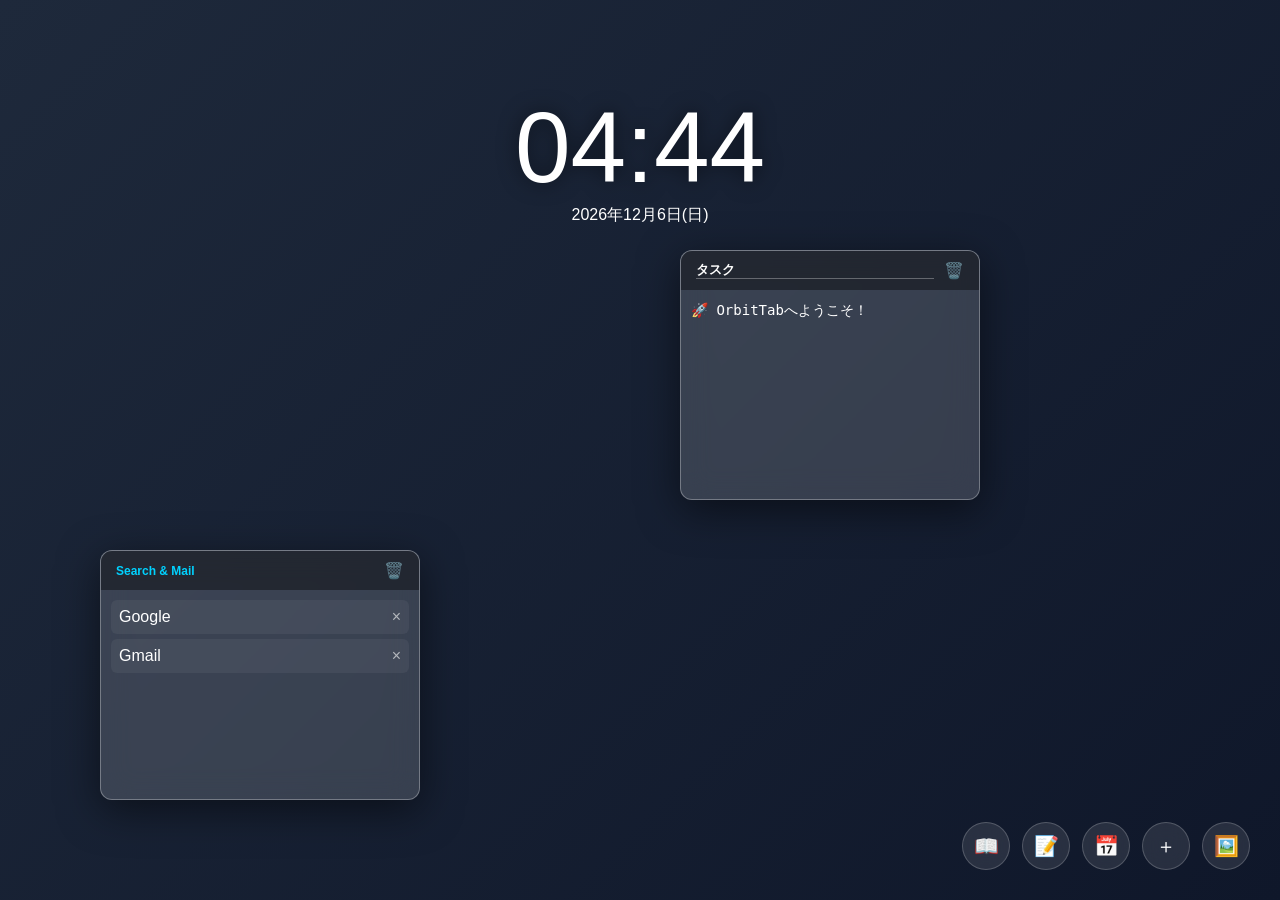
==== index.html @ d8ed409d "v2.9.1" ====
<!DOCTYPE html>
<html lang="ja">
<head>
    <meta charset="UTF-8">
    <title>OrbitTab | Global Cockpit</title>
    <link rel="stylesheet" href="css/style.css">
</head>
<body>
    <div id="bg-container"></div>
    <div class="main-interface">
        <div class="info-unit">
            <div id="clock">00:00</div>
            <div id="date">----年--月--日(--)</div>
        </div>

        <div id="widgets-container"></div>

        <div class="bottom-controls">
            <button id="guide-btn" class="control-btn" data-tooltip="ガイド">📖</button>
            <button id="note-setup-btn" class="control-btn" data-tooltip="付箋追加">📝</button>
            <button id="cal-setup-btn" class="control-btn" data-tooltip="カレンダー">📅</button>
            <button id="add-cat-btn" class="control-btn" data-tooltip="カテゴリ追加">＋</button>
            <button id="bg-change-btn" class="control-btn" data-tooltip="背景変更">🖼️</button>
        </div>
        <input type="file" id="bg-input" style="display:none" accept="image/*">
    </div>
    <script src="js/script.js"></script>
</body>
</html>
---- css/style.css ----
/* ==========================================
   0. 基本設定
   ========================================== */
* { margin: 0; padding: 0; box-sizing: border-box; }
body { 
    background: #000; 
    color: #fff; 
    font-family: 'Helvetica Neue', Arial, sans-serif; 
    overflow: hidden; 
    width: 100vw; 
    height: 100vh; 
}

/* 背景コンテナ：最背面 */
#bg-container { 
    position: fixed; 
    width: 100%; 
    height: 100%; 
    z-index: -1; 
    background: linear-gradient(135deg, #1e293b 0%, #0f172a 100%);
    opacity: 1; /* JSが動かなくても見えるように1に設定 */
}

/* メイン枠：クリック貫通 */
.main-interface { 
    position: relative; 
    width: 100%; 
    height: 100%; 
    z-index: 1; 
    pointer-events: none; 
}

/* 操作可能エリア */
#widgets-container, .bottom-controls { 
    pointer-events: auto; 
}

/* ==========================================
   1. ウィジェット（BOX）の見た目
   ========================================== */
.widget { 
    position: absolute; 
    background: rgba(255, 255, 255, 0.15); /* 透明すぎない白 */
    backdrop-filter: blur(15px); 
    border: 1px solid rgba(255, 255, 255, 0.3); 
    border-radius: 12px; 
    display: flex; 
    flex-direction: column; 
    overflow: hidden; 
    box-shadow: 0 10px 40px rgba(0, 0, 0, 0.5);
    z-index: 10; /* 背景より手前に */
}

.widget-header { 
    padding: 10px 15px; 
    background: rgba(0, 0, 0, 0.4); 
    display: flex; 
    justify-content: space-between; 
    align-items: center; 
    cursor: move; 
}

.widget-title { font-size: 12px; font-weight: bold; color: #00d2ff; }

/* リンク集の中身 */
.link-list { flex: 1; padding: 10px; overflow-y: auto; }
.link-wrapper { 
    display: flex; 
    justify-content: space-between; 
    padding: 8px; 
    border-radius: 6px; 
    margin-bottom: 5px;
    background: rgba(255, 255, 255, 0.05);
    cursor: pointer; 
}
.link-wrapper:hover { background: rgba(255, 255, 255, 0.2); }

/* 付箋の中身 */
.nt-input { background: transparent; border: none; border-bottom: 1px solid rgba(255,255,255,0.3); color: #fff; font-weight: bold; outline: none; flex: 1; margin-right: 10px; }
.ni-textarea { background: transparent; border: none; color: #fff; flex: 1; padding: 10px; resize: none; outline: none; line-height: 1.5; font-size: 14px; }

/* ==========================================
   2. 時計 & ボタン
   ========================================== */
.info-unit { position: absolute; top: 10%; left: 50%; transform: translateX(-50%); text-align: center; pointer-events: none; }
#clock { font-size: 100px; font-weight: 100; text-shadow: 0 0 20px rgba(0,0,0,0.5); }

.bottom-controls { position: fixed; bottom: 30px; right: 30px; display: flex; gap: 12px; }
.control-btn { 
    width: 48px; height: 48px; border-radius: 50%; border: 1px solid rgba(255,255,255,0.2); 
    background: rgba(255,255,255,0.1); color: #fff; cursor: pointer; font-size: 20px; 
    display: flex; align-items: center; justify-content: center; transition: 0.2s; backdrop-filter: blur(10px);
}
.control-btn:hover { background: rgba(255,255,255,0.3); transform: translateY(-3px); }

/* 吹き出し */
.control-btn::after {
    content: attr(data-tooltip); position: absolute; bottom: 130%; left: 50%; transform: translateX(-50%);
    background: rgba(0,0,0,0.8); color: #fff; padding: 5px 10px; border-radius: 6px; font-size: 11px; white-space: nowrap; opacity: 0; visibility: hidden;
}
.control-btn:hover::after { opacity: 1; visibility: visible; }

/* 削除ボタン */
.cat-delete-btn, .delete-btn { cursor: pointer; opacity: 0.6; }
.cat-delete-btn:hover { color: #ff4b2b; opacity: 1; }

/* リサイズ */
.resizer { width: 15px; height: 15px; position: absolute; right: 0; bottom: 0; cursor: nwse-resize; background: linear-gradient(135deg, transparent 50%, rgba(255,255,255,0.3) 50%); }
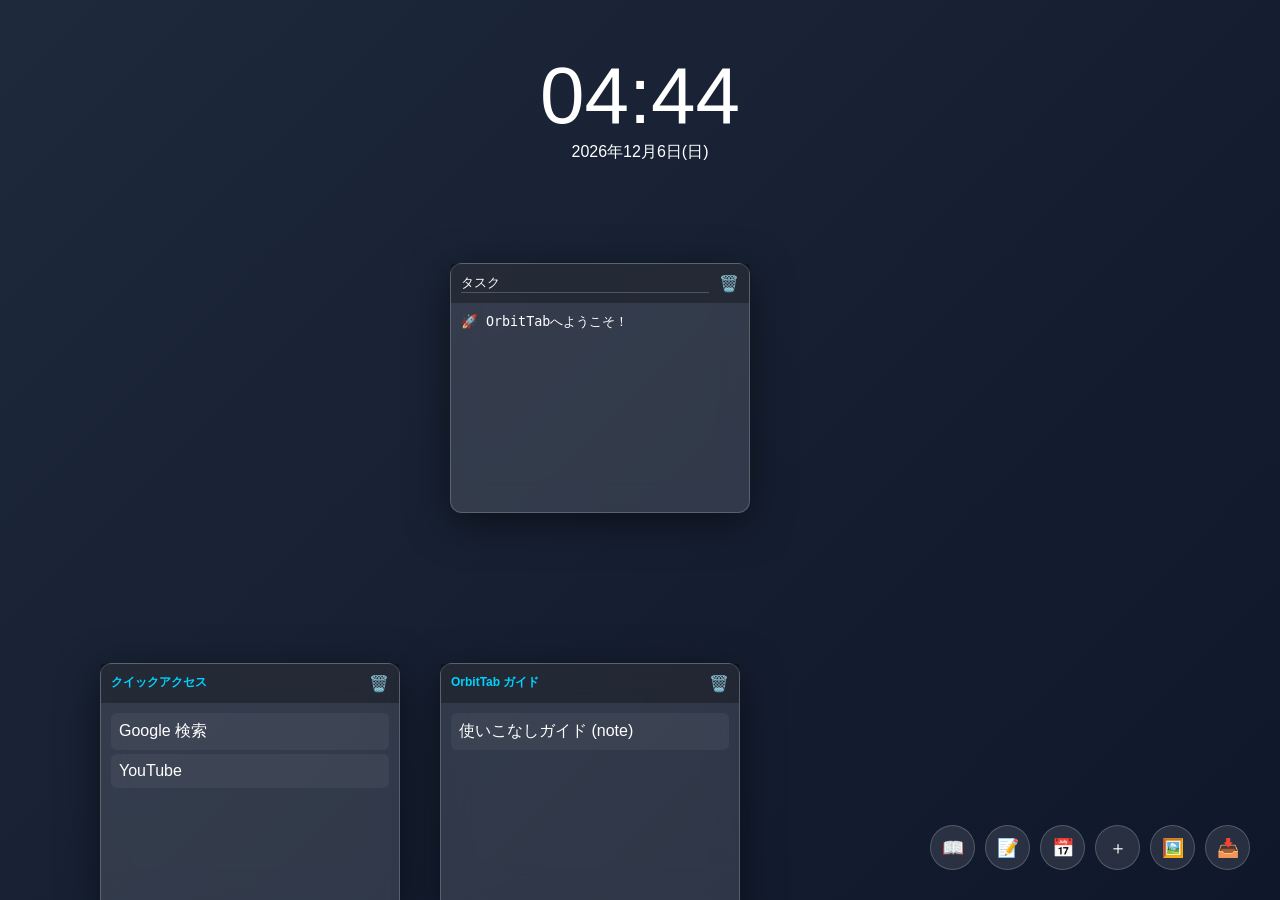
==== commit a3f86a53: "v3.1.2" ====
--- a/index.html
+++ b/index.html
@@ -21,6 +21,9 @@
             <button id="cal-setup-btn" class="control-btn" data-tooltip="カレンダー">📅</button>
             <button id="add-cat-btn" class="control-btn" data-tooltip="カテゴリ追加">＋</button>
             <button id="bg-change-btn" class="control-btn" data-tooltip="背景変更">🖼️</button>
+            <button id="import-bookmarks-btn" class="control-btn" data-tooltip="ブックマークをインポート">📥</button>
+
+<input type="file" id="bookmark-input" style="display:none" accept=".html">
         </div>
         <input type="file" id="bg-input" style="display:none" accept="image/*">
     </div>
--- a/css/style.css
+++ b/css/style.css
@@ -1,108 +1,64 @@
 /* ==========================================
-   0. 基本設定
+   ベース設定（スクロール対応）
    ========================================== */
 * { margin: 0; padding: 0; box-sizing: border-box; }
 body { 
     background: #000; 
     color: #fff; 
-    font-family: 'Helvetica Neue', Arial, sans-serif; 
-    overflow: hidden; 
+    font-family: sans-serif; 
     width: 100vw; 
     height: 100vh; 
+    overflow: hidden; /* body自体は固定 */
 }
 
-/* 背景コンテナ：最背面 */
 #bg-container { 
-    position: fixed; 
-    width: 100%; 
-    height: 100%; 
-    z-index: -1; 
+    position: fixed; width: 100%; height: 100%; z-index: -1; 
     background: linear-gradient(135deg, #1e293b 0%, #0f172a 100%);
-    opacity: 1; /* JSが動かなくても見えるように1に設定 */
 }
 
-/* メイン枠：クリック貫通 */
+/* メインインターフェース：ここをスクロール可能にする */
 .main-interface { 
     position: relative; 
-    width: 100%; 
-    height: 100%; 
-    z-index: 1; 
-    pointer-events: none; 
+    width: 100vw; 
+    height: 100vh; 
+    overflow-x: auto; /* 横スクロールを許可 */
+    overflow-y: auto; /* 縦スクロールを許可 */
+    z-index: 1;
+    scroll-behavior: smooth; /* スムーズに動くようにする */
 }
 
-/* 操作可能エリア */
-#widgets-container, .bottom-controls { 
-    pointer-events: auto; 
+/* ウィジェットの入れ物 */
+#widgets-container { 
+    position: absolute; 
+    min-width: 200vw; /* 画面2つ分くらいの広さを確保 */
+    min-height: 200vh; 
 }
 
-/* ==========================================
-   1. ウィジェット（BOX）の見た目
-   ========================================== */
+/* ウィジェット本体 */
 .widget { 
     position: absolute; 
-    background: rgba(255, 255, 255, 0.15); /* 透明すぎない白 */
+    background: rgba(255, 255, 255, 0.12); 
     backdrop-filter: blur(15px); 
-    border: 1px solid rgba(255, 255, 255, 0.3); 
+    border: 1px solid rgba(255, 255, 255, 0.2); 
     border-radius: 12px; 
     display: flex; 
     flex-direction: column; 
-    overflow: hidden; 
     box-shadow: 0 10px 40px rgba(0, 0, 0, 0.5);
-    z-index: 10; /* 背景より手前に */
 }
 
-.widget-header { 
-    padding: 10px 15px; 
-    background: rgba(0, 0, 0, 0.4); 
-    display: flex; 
-    justify-content: space-between; 
-    align-items: center; 
-    cursor: move; 
-}
+.widget-header { padding: 10px; background: rgba(0, 0, 0, 0.3); display: flex; justify-content: space-between; cursor: move; }
+.widget-title { font-size: 12px; color: #00d2ff; font-weight: bold; }
+.link-list { flex: 1; padding: 10px; overflow-y: auto; }
+.link-wrapper { padding: 8px; margin-bottom: 4px; background: rgba(255,255,255,0.05); cursor: pointer; border-radius: 6px; }
 
-.widget-title { font-size: 12px; font-weight: bold; color: #00d2ff; }
+/* 時計（画面中央上部に固定） */
+.info-unit { position: sticky; top: 50px; text-align: center; pointer-events: none; z-index: 1000; }
+#clock { font-size: 80px; font-weight: 100; }
 
-/* リンク集の中身 */
-.link-list { flex: 1; padding: 10px; overflow-y: auto; }
-.link-wrapper { 
-    display: flex; 
-    justify-content: space-between; 
-    padding: 8px; 
-    border-radius: 6px; 
-    margin-bottom: 5px;
-    background: rgba(255, 255, 255, 0.05);
-    cursor: pointer; 
-}
-.link-wrapper:hover { background: rgba(255, 255, 255, 0.2); }
+/* ボタン類（画面右下に固定） */
+.bottom-controls { position: fixed; bottom: 30px; right: 30px; display: flex; gap: 10px; z-index: 2000; }
+.control-btn { width: 45px; height: 45px; border-radius: 50%; border: 1px solid rgba(255,255,255,0.2); background: rgba(255,255,255,0.1); color: #fff; cursor: pointer; font-size: 18px; }
 
-/* 付箋の中身 */
-.nt-input { background: transparent; border: none; border-bottom: 1px solid rgba(255,255,255,0.3); color: #fff; font-weight: bold; outline: none; flex: 1; margin-right: 10px; }
-.ni-textarea { background: transparent; border: none; color: #fff; flex: 1; padding: 10px; resize: none; outline: none; line-height: 1.5; font-size: 14px; }
-
-/* ==========================================
-   2. 時計 & ボタン
-   ========================================== */
-.info-unit { position: absolute; top: 10%; left: 50%; transform: translateX(-50%); text-align: center; pointer-events: none; }
-#clock { font-size: 100px; font-weight: 100; text-shadow: 0 0 20px rgba(0,0,0,0.5); }
-
-.bottom-controls { position: fixed; bottom: 30px; right: 30px; display: flex; gap: 12px; }
-.control-btn { 
-    width: 48px; height: 48px; border-radius: 50%; border: 1px solid rgba(255,255,255,0.2); 
-    background: rgba(255,255,255,0.1); color: #fff; cursor: pointer; font-size: 20px; 
-    display: flex; align-items: center; justify-content: center; transition: 0.2s; backdrop-filter: blur(10px);
-}
-.control-btn:hover { background: rgba(255,255,255,0.3); transform: translateY(-3px); }
-
-/* 吹き出し */
-.control-btn::after {
-    content: attr(data-tooltip); position: absolute; bottom: 130%; left: 50%; transform: translateX(-50%);
-    background: rgba(0,0,0,0.8); color: #fff; padding: 5px 10px; border-radius: 6px; font-size: 11px; white-space: nowrap; opacity: 0; visibility: hidden;
-}
-.control-btn:hover::after { opacity: 1; visibility: visible; }
-
-/* 削除ボタン */
-.cat-delete-btn, .delete-btn { cursor: pointer; opacity: 0.6; }
-.cat-delete-btn:hover { color: #ff4b2b; opacity: 1; }
-
-/* リサイズ */
-.resizer { width: 15px; height: 15px; position: absolute; right: 0; bottom: 0; cursor: nwse-resize; background: linear-gradient(135deg, transparent 50%, rgba(255,255,255,0.3) 50%); }+.nt-input { background: transparent; border: none; border-bottom: 1px solid rgba(255,255,255,0.2); color: #fff; flex: 1; margin-right: 10px; }
+.ni-textarea { background: transparent; border: none; color: #fff; flex: 1; padding: 10px; resize: none; outline: none; }
+.resizer { width: 15px; height: 15px; position: absolute; right: 0; bottom: 0; cursor: nwse-resize; }
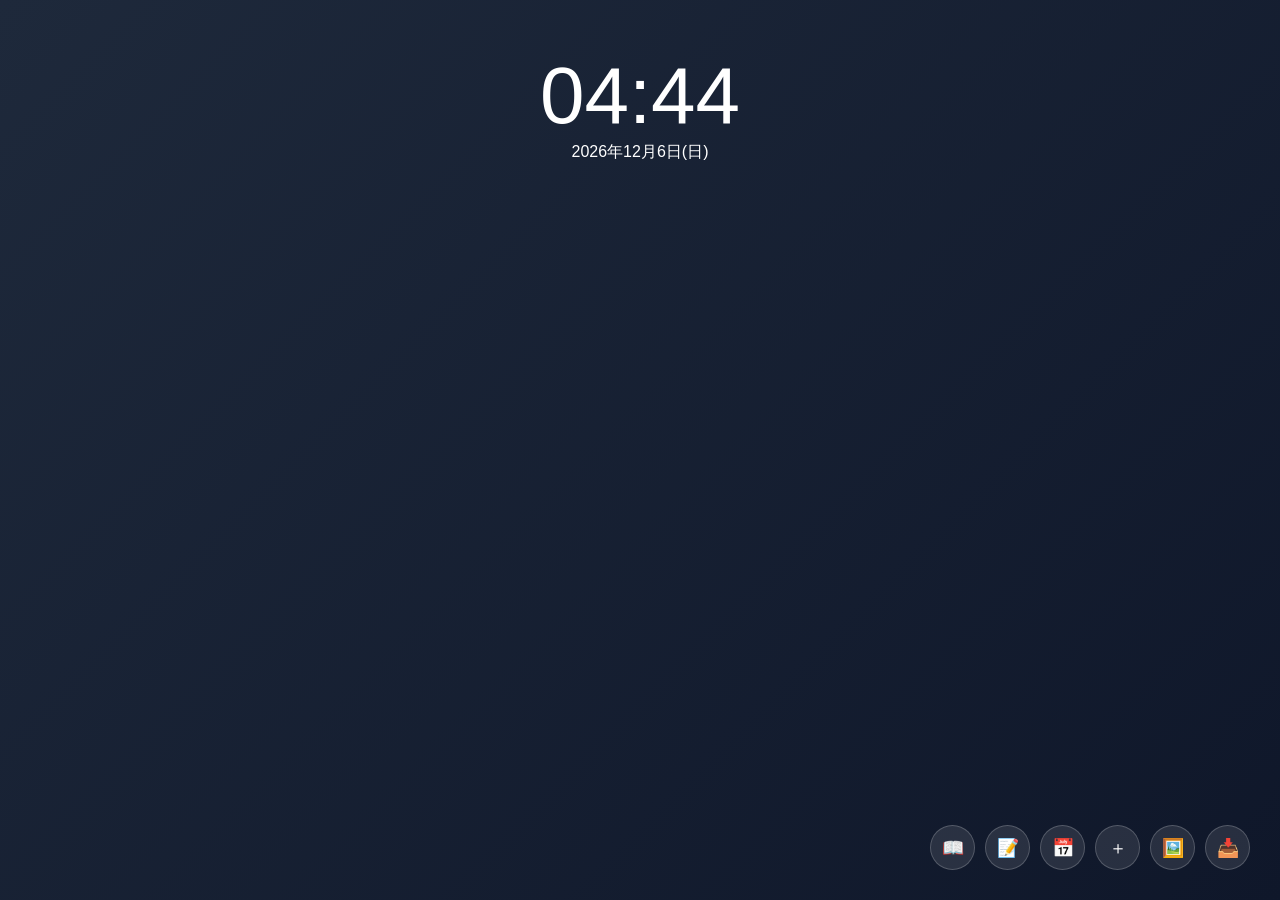
==== commit 9093eb40: "v3.5" ====
--- a/index.html
+++ b/index.html
@@ -22,9 +22,8 @@
             <button id="add-cat-btn" class="control-btn" data-tooltip="カテゴリ追加">＋</button>
             <button id="bg-change-btn" class="control-btn" data-tooltip="背景変更">🖼️</button>
             <button id="import-bookmarks-btn" class="control-btn" data-tooltip="ブックマークをインポート">📥</button>
-
-<input type="file" id="bookmark-input" style="display:none" accept=".html">
-        </div>
+        </div><input type="file" id="bookmark-input" style="display:none" accept=".html">
+        <input type="file" id="bg-input" style="display:none" accept="image/*">
         <input type="file" id="bg-input" style="display:none" accept="image/*">
     </div>
     <script src="js/script.js"></script>
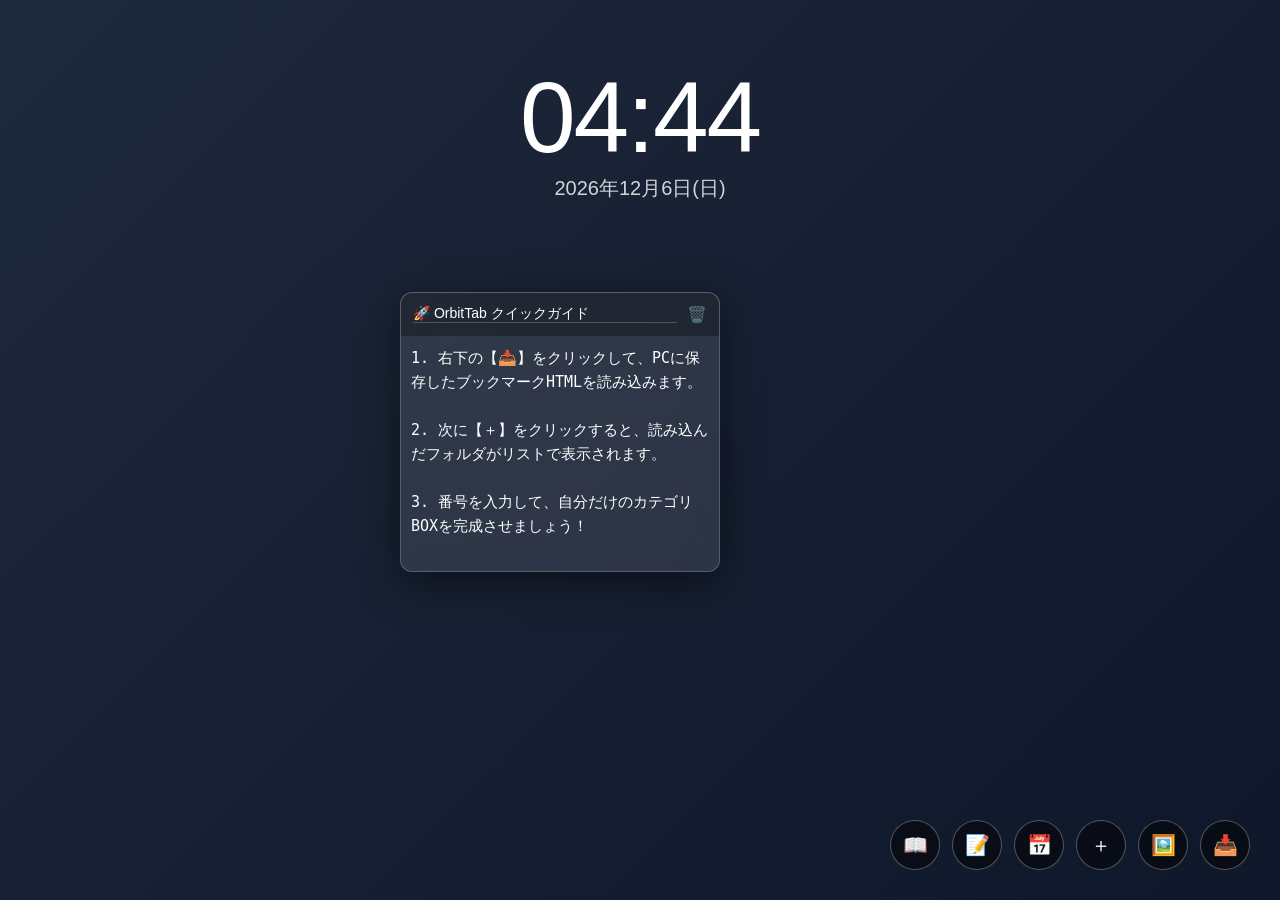
==== commit 63fe2532: "v2.0" ====
--- a/index.html
+++ b/index.html
@@ -7,6 +7,7 @@
 </head>
 <body>
     <div id="bg-container"></div>
+
     <div class="main-interface">
         <div class="info-unit">
             <div id="clock">00:00</div>
@@ -22,10 +23,12 @@
             <button id="add-cat-btn" class="control-btn" data-tooltip="カテゴリ追加">＋</button>
             <button id="bg-change-btn" class="control-btn" data-tooltip="背景変更">🖼️</button>
             <button id="import-bookmarks-btn" class="control-btn" data-tooltip="ブックマークをインポート">📥</button>
-        </div><input type="file" id="bookmark-input" style="display:none" accept=".html">
-        <input type="file" id="bg-input" style="display:none" accept="image/*">
-        <input type="file" id="bg-input" style="display:none" accept="image/*">
+        </div>
     </div>
+
+    <input type="file" id="bookmark-input" style="display:none" accept=".html">
+    <input type="file" id="bg-input" style="display:none" accept="image/*">
+
     <script src="js/script.js"></script>
 </body>
 </html>
--- a/css/style.css
+++ b/css/style.css
@@ -1,43 +1,46 @@
-/* ==========================================
-   ベース設定（スクロール対応）
-   ========================================== */
 * { margin: 0; padding: 0; box-sizing: border-box; }
+
 body { 
     background: #000; 
     color: #fff; 
-    font-family: sans-serif; 
+    font-family: 'Segoe UI', sans-serif; 
     width: 100vw; 
     height: 100vh; 
-    overflow: hidden; /* body自体は固定 */
+    overflow: hidden; 
 }
 
+/* 背景を画面いっぱいに広げる設定 */
 #bg-container { 
-    position: fixed; width: 100%; height: 100%; z-index: -1; 
+    position: fixed; 
+    top: 0; left: 0;
+    width: 100%; 
+    height: 100%; 
+    z-index: -1; 
     background: linear-gradient(135deg, #1e293b 0%, #0f172a 100%);
+    background-size: cover;
+    background-position: center;
+    background-repeat: no-repeat;
+    transition: background-image 0.5s ease-in-out;
 }
 
-/* メインインターフェース：ここをスクロール可能にする */
 .main-interface { 
     position: relative; 
     width: 100vw; 
     height: 100vh; 
-    overflow-x: auto; /* 横スクロールを許可 */
-    overflow-y: auto; /* 縦スクロールを許可 */
+    overflow: auto; 
     z-index: 1;
-    scroll-behavior: smooth; /* スムーズに動くようにする */
 }
 
-/* ウィジェットの入れ物 */
 #widgets-container { 
     position: absolute; 
-    min-width: 200vw; /* 画面2つ分くらいの広さを確保 */
+    min-width: 200vw; 
     min-height: 200vh; 
 }
 
-/* ウィジェット本体 */
+/* ガラスのような質感のウィジェット */
 .widget { 
     position: absolute; 
-    background: rgba(255, 255, 255, 0.12); 
+    background: rgba(255, 255, 255, 0.1); 
     backdrop-filter: blur(15px); 
     border: 1px solid rgba(255, 255, 255, 0.2); 
     border-radius: 12px; 
@@ -46,19 +49,47 @@
     box-shadow: 0 10px 40px rgba(0, 0, 0, 0.5);
 }
 
-.widget-header { padding: 10px; background: rgba(0, 0, 0, 0.3); display: flex; justify-content: space-between; cursor: move; }
-.widget-title { font-size: 12px; color: #00d2ff; font-weight: bold; }
+.widget-header { 
+    padding: 12px; 
+    background: rgba(0, 0, 0, 0.3); 
+    display: flex; 
+    justify-content: space-between; 
+    align-items: center;
+    cursor: move; 
+    border-radius: 12px 12px 0 0;
+}
+
+.widget-title { font-size: 13px; color: #00d2ff; font-weight: bold; }
+
 .link-list { flex: 1; padding: 10px; overflow-y: auto; }
-.link-wrapper { padding: 8px; margin-bottom: 4px; background: rgba(255,255,255,0.05); cursor: pointer; border-radius: 6px; }
+.link-wrapper { 
+    padding: 10px; 
+    margin-bottom: 5px; 
+    background: rgba(255,255,255,0.05); 
+    cursor: pointer; 
+    border-radius: 6px; 
+    transition: background 0.2s;
+}
+.link-wrapper:hover { background: rgba(255,255,255,0.15); }
 
-/* 時計（画面中央上部に固定） */
-.info-unit { position: sticky; top: 50px; text-align: center; pointer-events: none; z-index: 1000; }
-#clock { font-size: 80px; font-weight: 100; }
+.info-unit { position: sticky; top: 60px; text-align: center; pointer-events: none; z-index: 1000; }
+#clock { font-size: 100px; font-weight: 100; letter-spacing: -2px; }
+#date { font-size: 20px; opacity: 0.8; }
 
-/* ボタン類（画面右下に固定） */
-.bottom-controls { position: fixed; bottom: 30px; right: 30px; display: flex; gap: 10px; z-index: 2000; }
-.control-btn { width: 45px; height: 45px; border-radius: 50%; border: 1px solid rgba(255,255,255,0.2); background: rgba(255,255,255,0.1); color: #fff; cursor: pointer; font-size: 18px; }
+.bottom-controls { position: fixed; bottom: 30px; right: 30px; display: flex; gap: 12px; z-index: 2000; }
+.control-btn { 
+    width: 50px; height: 50px; 
+    border-radius: 50%; 
+    border: 1px solid rgba(255,255,255,0.3); 
+    background: rgba(0, 0, 0, 0.5); 
+    color: #fff; 
+    cursor: pointer; 
+    font-size: 20px; 
+    transition: transform 0.2s, background 0.2s;
+}
+.control-btn:hover { transform: scale(1.1); background: rgba(0, 0, 0, 0.8); }
 
-.nt-input { background: transparent; border: none; border-bottom: 1px solid rgba(255,255,255,0.2); color: #fff; flex: 1; margin-right: 10px; }
-.ni-textarea { background: transparent; border: none; color: #fff; flex: 1; padding: 10px; resize: none; outline: none; }
-.resizer { width: 15px; height: 15px; position: absolute; right: 0; bottom: 0; cursor: nwse-resize; }+.nt-input { background: transparent; border: none; border-bottom: 1px solid rgba(255,255,255,0.2); color: #fff; font-size: 14px; flex: 1; margin-right: 10px; }
+.ni-textarea { background: transparent; border: none; color: #fff; flex: 1; padding: 10px; resize: none; outline: none; font-size: 15px; line-height: 1.6; }
+.cat-delete-btn { cursor: pointer; opacity: 0.5; transition: opacity 0.2s; }
+.cat-delete-btn:hover { opacity: 1; }
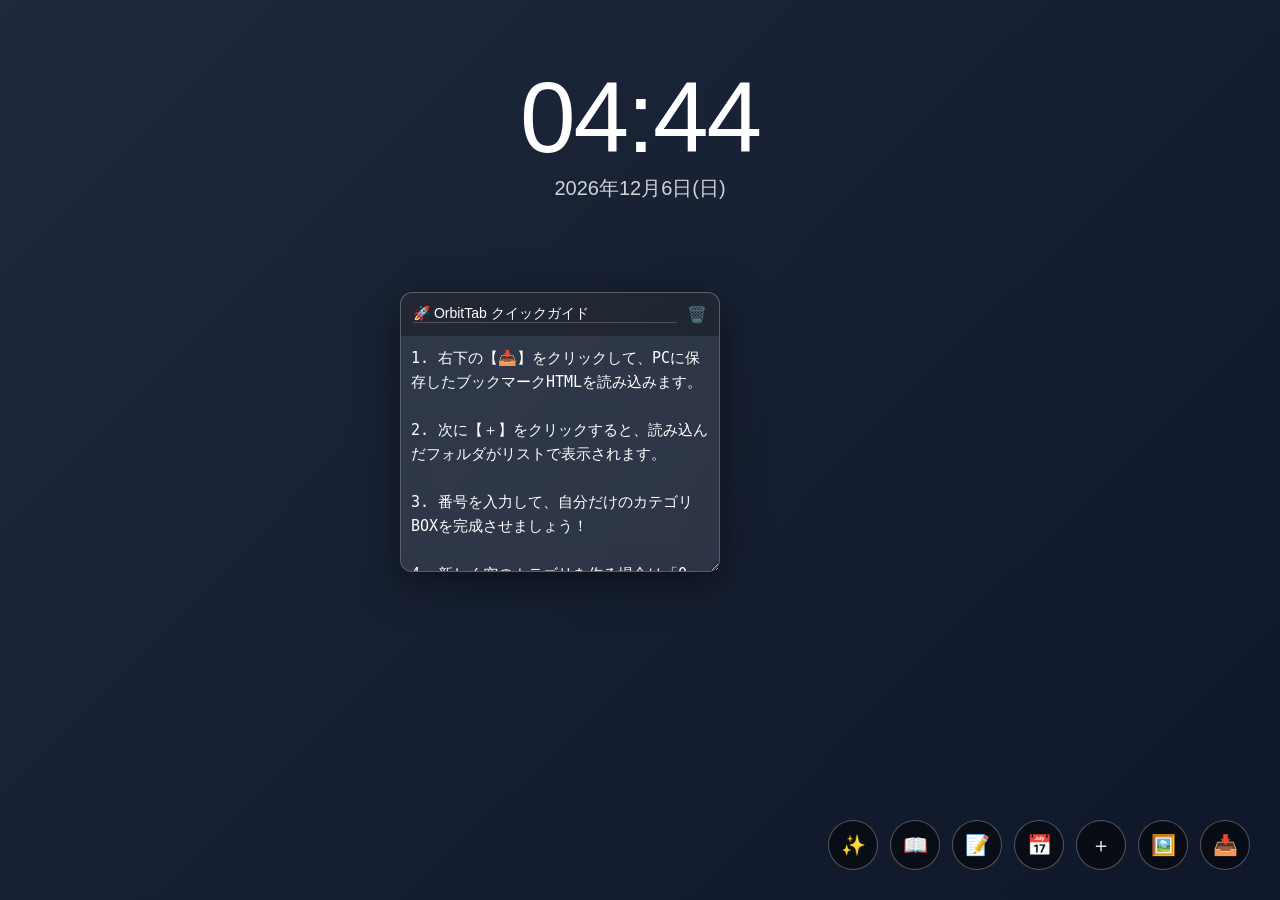
==== commit 26b70c96: "4.2" ====
--- a/index.html
+++ b/index.html
@@ -17,6 +17,7 @@
         <div id="widgets-container"></div>
 
         <div class="bottom-controls">
+            <button id="ai-btn" class="control-btn" data-tooltip="Gemini AI">✨</button>
             <button id="guide-btn" class="control-btn" data-tooltip="ガイド">📖</button>
             <button id="note-setup-btn" class="control-btn" data-tooltip="付箋追加">📝</button>
             <button id="cal-setup-btn" class="control-btn" data-tooltip="カレンダー">📅</button>
--- a/css/style.css
+++ b/css/style.css
@@ -47,6 +47,19 @@
     display: flex; 
     flex-direction: column; 
     box-shadow: 0 10px 40px rgba(0, 0, 0, 0.5);
+    
+    /* --- 追加：手動リサイズを有効にする --- */
+    resize: both;          /* 縦横両方のリサイズを許可 */
+    overflow: hidden;      /* 右下のつまみを出すために必要 */
+    min-width: 200px;      /* 小さくなりすぎないように */
+    min-height: 100px;
+}
+
+/* リンク一覧も付箋の中身も、親のサイズに追従させる */
+.link-list, .ni-textarea {
+    flex: 1;
+    width: 100%;
+    height: 100%;
 }
 
 .widget-header { 
@@ -92,4 +105,55 @@
 .nt-input { background: transparent; border: none; border-bottom: 1px solid rgba(255,255,255,0.2); color: #fff; font-size: 14px; flex: 1; margin-right: 10px; }
 .ni-textarea { background: transparent; border: none; color: #fff; flex: 1; padding: 10px; resize: none; outline: none; font-size: 15px; line-height: 1.6; }
 .cat-delete-btn { cursor: pointer; opacity: 0.5; transition: opacity 0.2s; }
-.cat-delete-btn:hover { opacity: 1; }+.cat-delete-btn:hover { opacity: 1; }
+/* --- ツールチップの実装 --- */
+[data-tooltip] {
+    position: relative;
+}
+
+[data-tooltip]::before {
+    content: attr(data-tooltip); /* HTMLのdata-tooltip属性の文字を表示 */
+    position: absolute;
+    bottom: 125%; /* ボタンの上に配置 */
+    left: 50%;
+    transform: translateX(-50%) scale(0.8);
+    padding: 6px 12px;
+    background: rgba(0, 210, 255, 0.9); /* OrbitTabカラーの青 */
+    color: #fff;
+    font-size: 12px;
+    border-radius: 6px;
+    white-space: nowrap;
+    opacity: 0;
+    visibility: hidden;
+    transition: all 0.2s ease;
+    pointer-events: none;
+    z-index: 3000;
+    box-shadow: 0 4px 15px rgba(0, 0, 0, 0.3);
+}
+
+/* マウスが乗った時にふわっと表示 */
+[data-tooltip]:hover::before {
+    opacity: 1;
+    visibility: visible;
+    transform: translateX(-50%) scale(1);
+}
+
+/* 吹き出しの三角部分 */
+[data-tooltip]::after {
+    content: "";
+    position: absolute;
+    bottom: 110%;
+    left: 50%;
+    transform: translateX(-50%);
+    border: 6px solid transparent;
+    border-top-color: rgba(0, 210, 255, 0.9);
+    opacity: 0;
+    visibility: hidden;
+    transition: all 0.2s ease;
+    pointer-events: none;
+}
+
+[data-tooltip]:hover::after {
+    opacity: 1;
+    visibility: visible;
+}
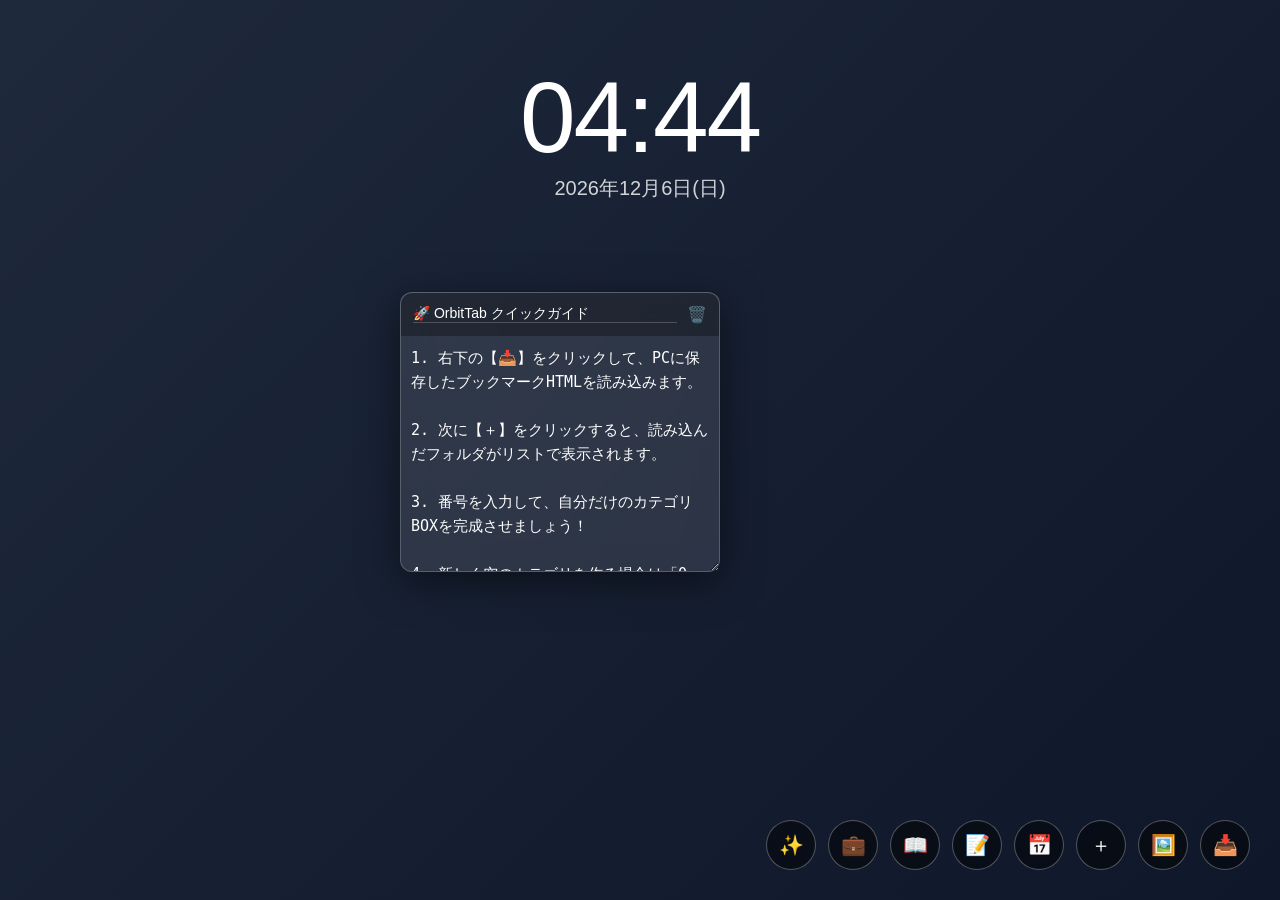
==== commit 26da1409: "4.6" ====
--- a/index.html
+++ b/index.html
@@ -17,7 +17,9 @@
         <div id="widgets-container"></div>
 
         <div class="bottom-controls">
-            <button id="ai-btn" class="control-btn" data-tooltip="Gemini AI">✨</button>
+            <button id="ai-btn" class="control-btn" data-tooltip="AIアシスタント">✨</button>
+            <button id="ws-btn" class="control-btn" data-tooltip="ワークスペース">💼</button>
+            
             <button id="guide-btn" class="control-btn" data-tooltip="ガイド">📖</button>
             <button id="note-setup-btn" class="control-btn" data-tooltip="付箋追加">📝</button>
             <button id="cal-setup-btn" class="control-btn" data-tooltip="カレンダー">📅</button>
--- a/css/style.css
+++ b/css/style.css
@@ -156,4 +156,44 @@
 [data-tooltip]:hover::after {
     opacity: 1;
     visibility: visible;
+}
+/* --- 1.3.0 追加分 --- */
+
+/* 既存のクラスに「基準点」を追加（これがないと×ボタンが明後日の方向に飛びます） */
+.link-item {
+    position: relative; 
+}
+
+/* 削除ボタン本体のスタイル */
+.delete-link-btn {
+    position: absolute;
+    top: -8px;
+    right: -8px;
+    width: 20px;
+    height: 20px;
+    background: rgba(255, 77, 77, 0.9); /* 少し透明な赤 */
+    color: white;
+    border: none;
+    border-radius: 50%;
+    font-size: 14px;
+    font-weight: bold;
+    line-height: 1;
+    cursor: pointer;
+    display: none; /* 普段は隠す */
+    align-items: center;
+    justify-content: center;
+    box-shadow: 0 2px 4px rgba(0,0,0,0.3);
+    z-index: 10;
+    transition: transform 0.1s ease;
+}
+
+/* リンクにマウスを乗せた時だけ×ボタンを出す */
+.link-item:hover .delete-link-btn {
+    display: flex;
+}
+
+/* ボタンにマウスを乗せた時の演出 */
+.delete-link-btn:hover {
+    background: #ff0000;
+    transform: scale(1.2);
 }
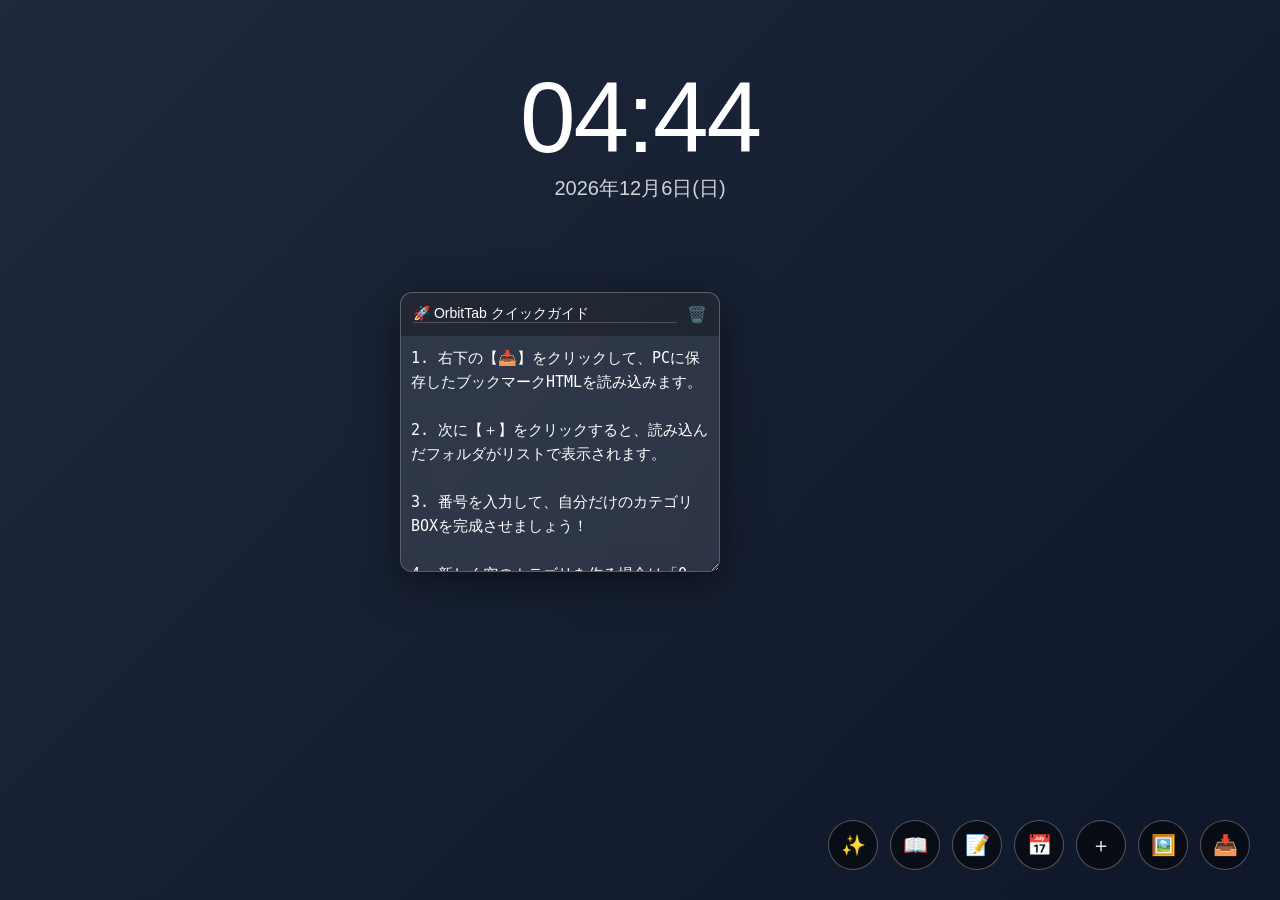
==== commit 3bd3026a: "5.8" ====
--- a/index.html
+++ b/index.html
@@ -17,9 +17,7 @@
         <div id="widgets-container"></div>
 
         <div class="bottom-controls">
-            <button id="ai-btn" class="control-btn" data-tooltip="AIアシスタント">✨</button>
-            <button id="ws-btn" class="control-btn" data-tooltip="ワークスペース">💼</button>
-            
+            <button id="ai-btn" class="control-btn" data-tooltip="AIアシスタント">✨</button>            
             <button id="guide-btn" class="control-btn" data-tooltip="ガイド">📖</button>
             <button id="note-setup-btn" class="control-btn" data-tooltip="付箋追加">📝</button>
             <button id="cal-setup-btn" class="control-btn" data-tooltip="カレンダー">📅</button>
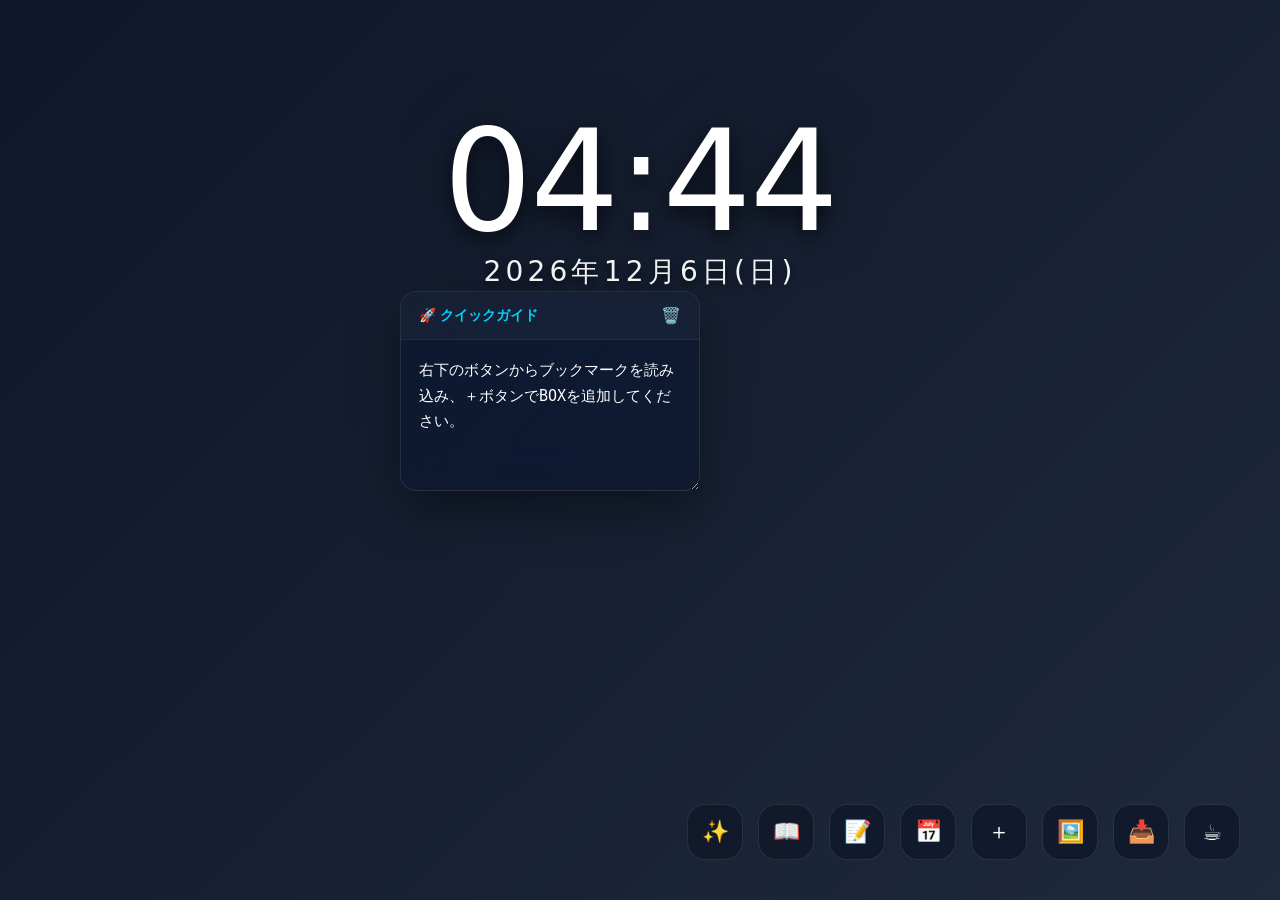
==== commit 7b1613e0: "1" ====
--- a/index.html
+++ b/index.html
@@ -17,13 +17,14 @@
         <div id="widgets-container"></div>
 
         <div class="bottom-controls">
-            <button id="ai-btn" class="control-btn" data-tooltip="AIアシスタント">✨</button>            
+            <button id="ai-btn" class="control-btn" data-tooltip="AI（右クリックでリセット）">✨</button>
             <button id="guide-btn" class="control-btn" data-tooltip="ガイド">📖</button>
             <button id="note-setup-btn" class="control-btn" data-tooltip="付箋追加">📝</button>
             <button id="cal-setup-btn" class="control-btn" data-tooltip="カレンダー">📅</button>
             <button id="add-cat-btn" class="control-btn" data-tooltip="カテゴリ追加">＋</button>
             <button id="bg-change-btn" class="control-btn" data-tooltip="背景変更">🖼️</button>
             <button id="import-bookmarks-btn" class="control-btn" data-tooltip="ブックマークをインポート">📥</button>
+            <a id="bmc-btn" class="control-btn" href="https://buymeacoffee.com/k_tech_studio" target="_blank" rel="noopener noreferrer" data-tooltip="Buy Me a Coffee">☕</a>
         </div>
     </div>
 
--- a/css/style.css
+++ b/css/style.css
@@ -1,28 +1,30 @@
+/* --- 1. 基本設定 --- */
 * { margin: 0; padding: 0; box-sizing: border-box; }
 
 body { 
-    background: #000; 
-    color: #fff; 
-    font-family: 'Segoe UI', sans-serif; 
+    background: #0f172a; 
+    color: #f1f5f9; 
+    font-family: 'Lexend', 'Segoe UI', system-ui, sans-serif; 
     width: 100vw; 
     height: 100vh; 
     overflow: hidden; 
 }
 
-/* 背景を画面いっぱいに広げる設定 */
+/* --- 2. 背景レイヤー (全画面・固定) --- */
 #bg-container { 
     position: fixed; 
     top: 0; left: 0;
     width: 100%; 
     height: 100%; 
     z-index: -1; 
-    background: linear-gradient(135deg, #1e293b 0%, #0f172a 100%);
-    background-size: cover;
-    background-position: center;
-    background-repeat: no-repeat;
-    transition: background-image 0.5s ease-in-out;
-}
-
+    background: linear-gradient(135deg, #0f172a 0%, #1e293b 100%);
+    background-size: cover !important;
+    background-position: center !important;
+    background-repeat: no-repeat !important;
+    background-attachment: fixed !important;
+}
+
+/* --- 3. メインキャンバス --- */
 .main-interface { 
     position: relative; 
     width: 100vw; 
@@ -37,163 +39,225 @@
     min-height: 200vh; 
 }
 
-/* ガラスのような質感のウィジェット */
+/* --- 4. ウィジェット共通 (カテゴリBOX・付箋共通のガラス質感) --- */
 .widget { 
     position: absolute; 
-    background: rgba(255, 255, 255, 0.1); 
-    backdrop-filter: blur(15px); 
-    border: 1px solid rgba(255, 255, 255, 0.2); 
-    border-radius: 12px; 
+    background: rgba(15, 23, 42, 0.65) !important; /* 深みのある透過 */
+    backdrop-filter: blur(20px) saturate(180%) !important;
+    -webkit-backdrop-filter: blur(20px) saturate(180%) !important;
+    border: 1px solid rgba(255, 255, 255, 0.1) !important;
+    border-radius: 16px; 
     display: flex; 
     flex-direction: column; 
-    box-shadow: 0 10px 40px rgba(0, 0, 0, 0.5);
-    
-    /* --- 追加：手動リサイズを有効にする --- */
-    resize: both;          /* 縦横両方のリサイズを許可 */
-    overflow: hidden;      /* 右下のつまみを出すために必要 */
-    min-width: 200px;      /* 小さくなりすぎないように */
-    min-height: 100px;
-}
-
-/* リンク一覧も付箋の中身も、親のサイズに追従させる */
-.link-list, .ni-textarea {
-    flex: 1;
-    width: 100%;
-    height: 100%;
+    box-shadow: 0 20px 50px rgba(0, 0, 0, 0.4);
+    overflow: hidden; 
+    resize: both;
+    min-width: 240px; 
+    min-height: 120px;
 }
 
 .widget-header { 
-    padding: 12px; 
-    background: rgba(0, 0, 0, 0.3); 
+    padding: 14px 18px; 
+    background: rgba(255, 255, 255, 0.03); 
     display: flex; 
     justify-content: space-between; 
     align-items: center;
     cursor: move; 
-    border-radius: 12px 12px 0 0;
-}
-
-.widget-title { font-size: 13px; color: #00d2ff; font-weight: bold; }
-
-.link-list { flex: 1; padding: 10px; overflow-y: auto; }
-.link-wrapper { 
-    padding: 10px; 
-    margin-bottom: 5px; 
-    background: rgba(255,255,255,0.05); 
-    cursor: pointer; 
-    border-radius: 6px; 
-    transition: background 0.2s;
-}
-.link-wrapper:hover { background: rgba(255,255,255,0.15); }
-
-.info-unit { position: sticky; top: 60px; text-align: center; pointer-events: none; z-index: 1000; }
-#clock { font-size: 100px; font-weight: 100; letter-spacing: -2px; }
-#date { font-size: 20px; opacity: 0.8; }
-
-.bottom-controls { position: fixed; bottom: 30px; right: 30px; display: flex; gap: 12px; z-index: 2000; }
+    border-bottom: 1px solid rgba(255, 255, 255, 0.05);
+}
+
+.widget-title { 
+    font-size: 14px; 
+    color: #00d2ff; 
+    font-weight: 600; 
+    letter-spacing: 0.05em;
+    text-transform: uppercase;
+}
+
+/* --- 5. リンクアイテムのデザイン (カテゴリBOX内) --- */
+.link-list { flex: 1; padding: 12px; overflow-y: auto; }
+
+.link-item { 
+    position: relative;
+    display: flex; 
+    justify-content: space-between; 
+    align-items: center;
+    padding: 12px 16px; 
+    margin-bottom: 6px; 
+    background: rgba(255,255,255,0.03); 
+    border-radius: 10px; 
+    transition: all 0.2s ease;
+}
+
+.link-item:hover { 
+    background: rgba(255,255,255,0.08); 
+    transform: translateX(4px);
+}
+
+.link-name {
+    font-size: 14px;
+    color: #e2e8f0;
+    max-width: 85%;
+    flex: 1;
+    white-space: nowrap;
+    overflow: hidden;
+    text-overflow: ellipsis;
+    text-decoration: none;
+    cursor: pointer;
+}
+a.link-name:hover { color: #fff; }
+
+.delete-link-btn { 
+    color: #ff4d4d; 
+    font-size: 18px; 
+    opacity: 0;
+    transition: opacity 0.2s;
+}
+.link-item:hover .delete-link-btn { opacity: 1; }
+
+/* --- 6. 付箋・入力関連 (カテゴリBOXとデザインを完全統合) --- */
+
+/* 入力エリアの白背景を徹底排除 */
+.nt-input, 
+.widget-header input[type="text"],
+.ni-textarea, 
+textarea {
+    background: transparent !important;
+    background-color: transparent !important;
+    border: none !important;
+    outline: none !important;
+    color: #ffffff !important;
+    -webkit-appearance: none;
+}
+
+/* タイトル入力欄 (付箋) */
+.nt-input, .widget-header input[type="text"] {
+    font-size: 14px;
+    font-weight: bold;
+    color: #00d2ff !important; /* タイトルはOrbitTabブルーに統一 */
+    width: 100%;
+}
+
+/* 本文エリア (付箋) */
+.ni-textarea, textarea {
+    flex: 1; 
+    padding: 18px; 
+    font-size: 15px; 
+    line-height: 1.7; 
+    resize: none; 
+}
+
+/* --- 7. 下部コントロール --- */
+.bottom-controls { position: fixed; bottom: 40px; right: 40px; display: flex; gap: 15px; z-index: 2000; }
 .control-btn { 
-    width: 50px; height: 50px; 
-    border-radius: 50%; 
-    border: 1px solid rgba(255,255,255,0.3); 
-    background: rgba(0, 0, 0, 0.5); 
+    width: 56px; height: 56px; 
+    border-radius: 18px; 
+    border: 1px solid rgba(255,255,255,0.1); 
+    background: rgba(15, 23, 42, 0.8); 
     color: #fff; 
     cursor: pointer; 
-    font-size: 20px; 
-    transition: transform 0.2s, background 0.2s;
-}
-.control-btn:hover { transform: scale(1.1); background: rgba(0, 0, 0, 0.8); }
-
-.nt-input { background: transparent; border: none; border-bottom: 1px solid rgba(255,255,255,0.2); color: #fff; font-size: 14px; flex: 1; margin-right: 10px; }
-.ni-textarea { background: transparent; border: none; color: #fff; flex: 1; padding: 10px; resize: none; outline: none; font-size: 15px; line-height: 1.6; }
-.cat-delete-btn { cursor: pointer; opacity: 0.5; transition: opacity 0.2s; }
-.cat-delete-btn:hover { opacity: 1; }
-/* --- ツールチップの実装 --- */
+    font-size: 22px; 
+    display: inline-flex;
+    align-items: center;
+    justify-content: center;
+    text-decoration: none;
+    box-sizing: border-box;
+    transition: all 0.3s cubic-bezier(0.175, 0.885, 0.32, 1.275);
+}
+.control-btn:hover { 
+    transform: translateY(-5px); 
+    background: #00d2ff; 
+    color: #000;
+}
+
+/* --- 8. 中央時計 (究極の視認性 & 美観アップデート版) --- */
+.info-unit { 
+    position: sticky; 
+    top: 100px; 
+    text-align: center; 
+    pointer-events: none; 
+    z-index: 1000; 
+}
+
+#clock { 
+    font-size: 140px; 
+    font-weight: 300; 
+    color: #ffffff; 
+    /* 深い影と光の拡散を組み合わせて、文字を物理的に浮かせます */
+    text-shadow: 
+        0 8px 20px rgba(0, 0, 0, 0.6), 
+        0 0 60px rgba(0, 0, 0, 0.4);
+    letter-spacing: -2px;
+}
+
+#date { 
+    font-size: 28px; 
+    font-weight: 400;
+    color: #ffffff; /* 水色から白に変更して、より洗練された印象に */
+    margin-top: -10px; 
+    letter-spacing: 0.15em;
+    /* 日付にも共通の影を適用 */
+    text-shadow: 
+        0 4px 10px rgba(0, 0, 0, 0.7),
+        0 0 20px rgba(0, 0, 0, 0.3);
+    opacity: 0.95;
+}
+/* --- 9. ツールチップ (ボタン上部に横向きで表示) --- */
 [data-tooltip] {
     position: relative;
 }
 
 [data-tooltip]::before {
-    content: attr(data-tooltip); /* HTMLのdata-tooltip属性の文字を表示 */
+    content: attr(data-tooltip);
     position: absolute;
-    bottom: 125%; /* ボタンの上に配置 */
+    bottom: 120%; /* ボタンの上側に配置 */
     left: 50%;
-    transform: translateX(-50%) scale(0.8);
-    padding: 6px 12px;
-    background: rgba(0, 210, 255, 0.9); /* OrbitTabカラーの青 */
-    color: #fff;
+    transform: translateX(-50%); /* 中央揃え */
+    
+    /* 横に伸びるように設定 */
+    white-space: nowrap; /* 改行を禁止して横長に保持 */
+    padding: 8px 12px;
+    
+    background: rgba(0, 210, 255, 0.95); /* OrbitTabブルー */
+    color: #000;
+    font-weight: bold;
     font-size: 12px;
-    border-radius: 6px;
-    white-space: nowrap;
+    border-radius: 8px;
+    
+    /* アニメーションと表示制御 */
     opacity: 0;
     visibility: hidden;
-    transition: all 0.2s ease;
-    pointer-events: none;
+    transition: all 0.3s ease;
+    pointer-events: none; /* マウス操作を邪魔しない */
     z-index: 3000;
-    box-shadow: 0 4px 15px rgba(0, 0, 0, 0.3);
-}
-
-/* マウスが乗った時にふわっと表示 */
-[data-tooltip]:hover::before {
-    opacity: 1;
-    visibility: visible;
-    transform: translateX(-50%) scale(1);
-}
-
-/* 吹き出しの三角部分 */
+    
+    /* 小さな三角形（矢印） */
+    box-shadow: 0 4px 10px rgba(0,0,0,0.3);
+}
+
+/* ツールチップの三角形 */
 [data-tooltip]::after {
     content: "";
     position: absolute;
-    bottom: 110%;
+    bottom: 105%;
     left: 50%;
     transform: translateX(-50%);
-    border: 6px solid transparent;
-    border-top-color: rgba(0, 210, 255, 0.9);
+    border-width: 6px 6px 0 6px;
+    border-style: solid;
+    border-color: rgba(0, 210, 255, 0.95) transparent transparent transparent;
     opacity: 0;
     visibility: hidden;
-    transition: all 0.2s ease;
-    pointer-events: none;
-}
-
+    transition: all 0.3s ease;
+    z-index: 3000;
+}
+
+[data-tooltip]:hover::before,
 [data-tooltip]:hover::after {
     opacity: 1;
     visibility: visible;
-}
-/* --- 1.3.0 追加分 --- */
-
-/* 既存のクラスに「基準点」を追加（これがないと×ボタンが明後日の方向に飛びます） */
-.link-item {
-    position: relative; 
-}
-
-/* 削除ボタン本体のスタイル */
-.delete-link-btn {
-    position: absolute;
-    top: -8px;
-    right: -8px;
-    width: 20px;
-    height: 20px;
-    background: rgba(255, 77, 77, 0.9); /* 少し透明な赤 */
-    color: white;
-    border: none;
-    border-radius: 50%;
-    font-size: 14px;
-    font-weight: bold;
-    line-height: 1;
-    cursor: pointer;
-    display: none; /* 普段は隠す */
-    align-items: center;
-    justify-content: center;
-    box-shadow: 0 2px 4px rgba(0,0,0,0.3);
-    z-index: 10;
-    transition: transform 0.1s ease;
-}
-
-/* リンクにマウスを乗せた時だけ×ボタンを出す */
-.link-item:hover .delete-link-btn {
-    display: flex;
-}
-
-/* ボタンにマウスを乗せた時の演出 */
-.delete-link-btn:hover {
-    background: #ff0000;
-    transform: scale(1.2);
+    bottom: 130%; /* ホバー時にふわっと浮き上がる演出 */
+}
+
+[data-tooltip]:hover::after {
+    bottom: 115%; /* 三角形も一緒に移動 */
 }
